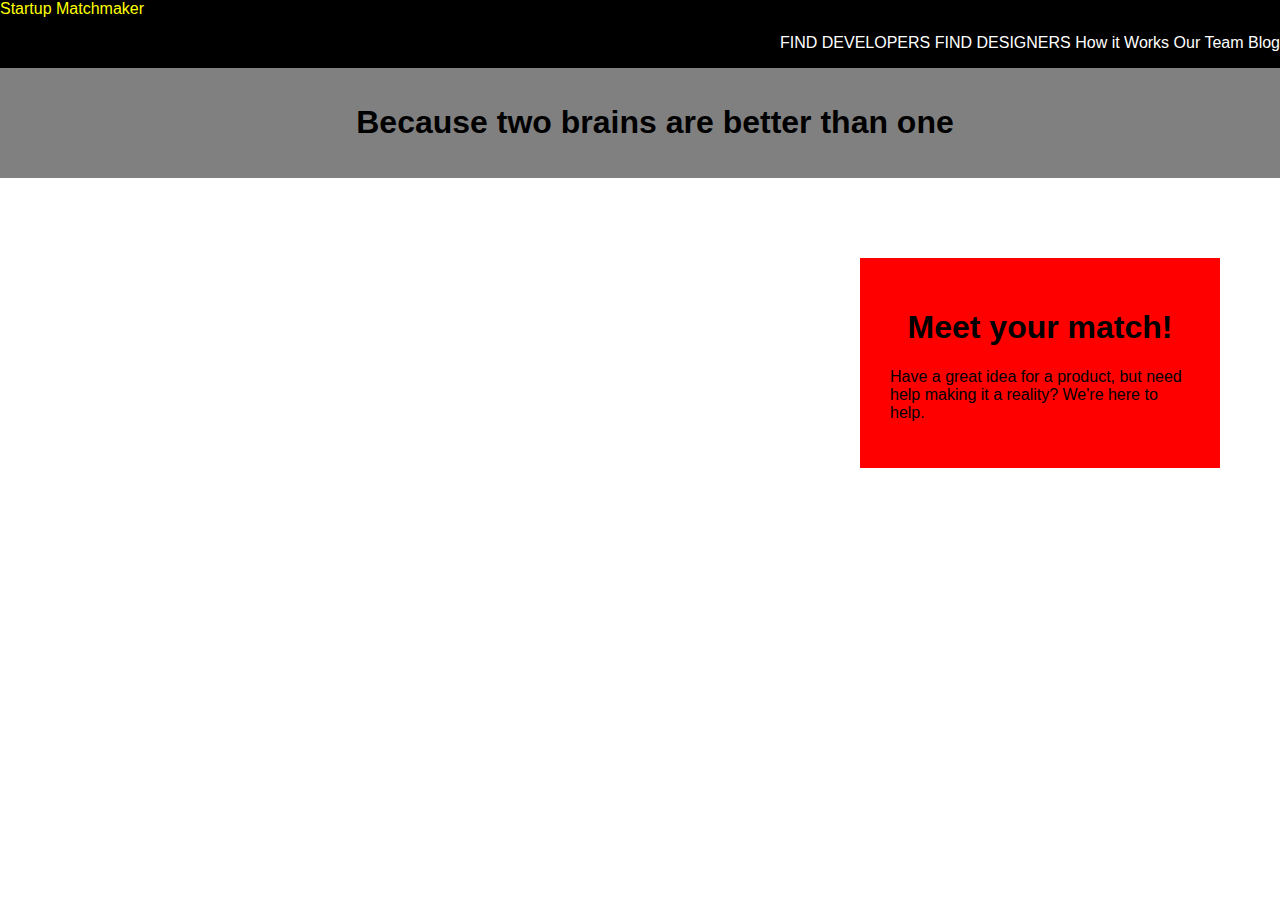
==== index.html @ 71173f95 "Initial Commit" ====
<!DOCTYPE html>
<html>

<head>
    <title>TITLE</title>
    <link rel="stylesheet" href="css/normalize.css" media="screen" type="text/css" />
    <link rel="stylesheet" href="css/style.css" media="screen" type="text/css" />
</head>

<body>
    
    <header>
        <div class="logo">Startup Matchmaker</div>
        <nav>
            <ul>
                <li>FIND DEVELOPERS</li>
                <li>FIND DESIGNERS</li>
                <li>How it Works</li>
                <li>Our Team</li>
                <li>Blog</li>
            </ul>
        </nav>
    </header>
    
    <section>
        <h1>Because two brains are better than one</h1>
    </section>
    
    <div id="matchmaker">
    	<div id="meetyourmatch">
			<h1>Meet your match!</h1>
			<p>Have a great idea for a product, but need help making it a reality? We're here to help.</p>    	
    	</div>
</div>

</body>

<footer></footer>

</html>
---- css/style.css ----
header{
	background-color: black;
	width: 100%;
	overflow:auto;
}

nav ul li {
	display:inline;
}

.logo {
	color:yellow;
}

ul{
	color:white;
	text-align: right;
}

section{
	background-color: gray;
	width:100%;
	padding: 15px;
}

h1{
	color:black;
	text-align: center;
}

#matchmaker{
	background-image: url("../images/matchmaker.png");
    width: 100%;
    height: 400px;
    background-repeat: no-repeat;
    background-size: cover;
}

#meetyourmatch{
	background-color: red;
	width:300px;
	color:black;
	float:right;
	padding: 30px;
	margin:80px 60px;
}
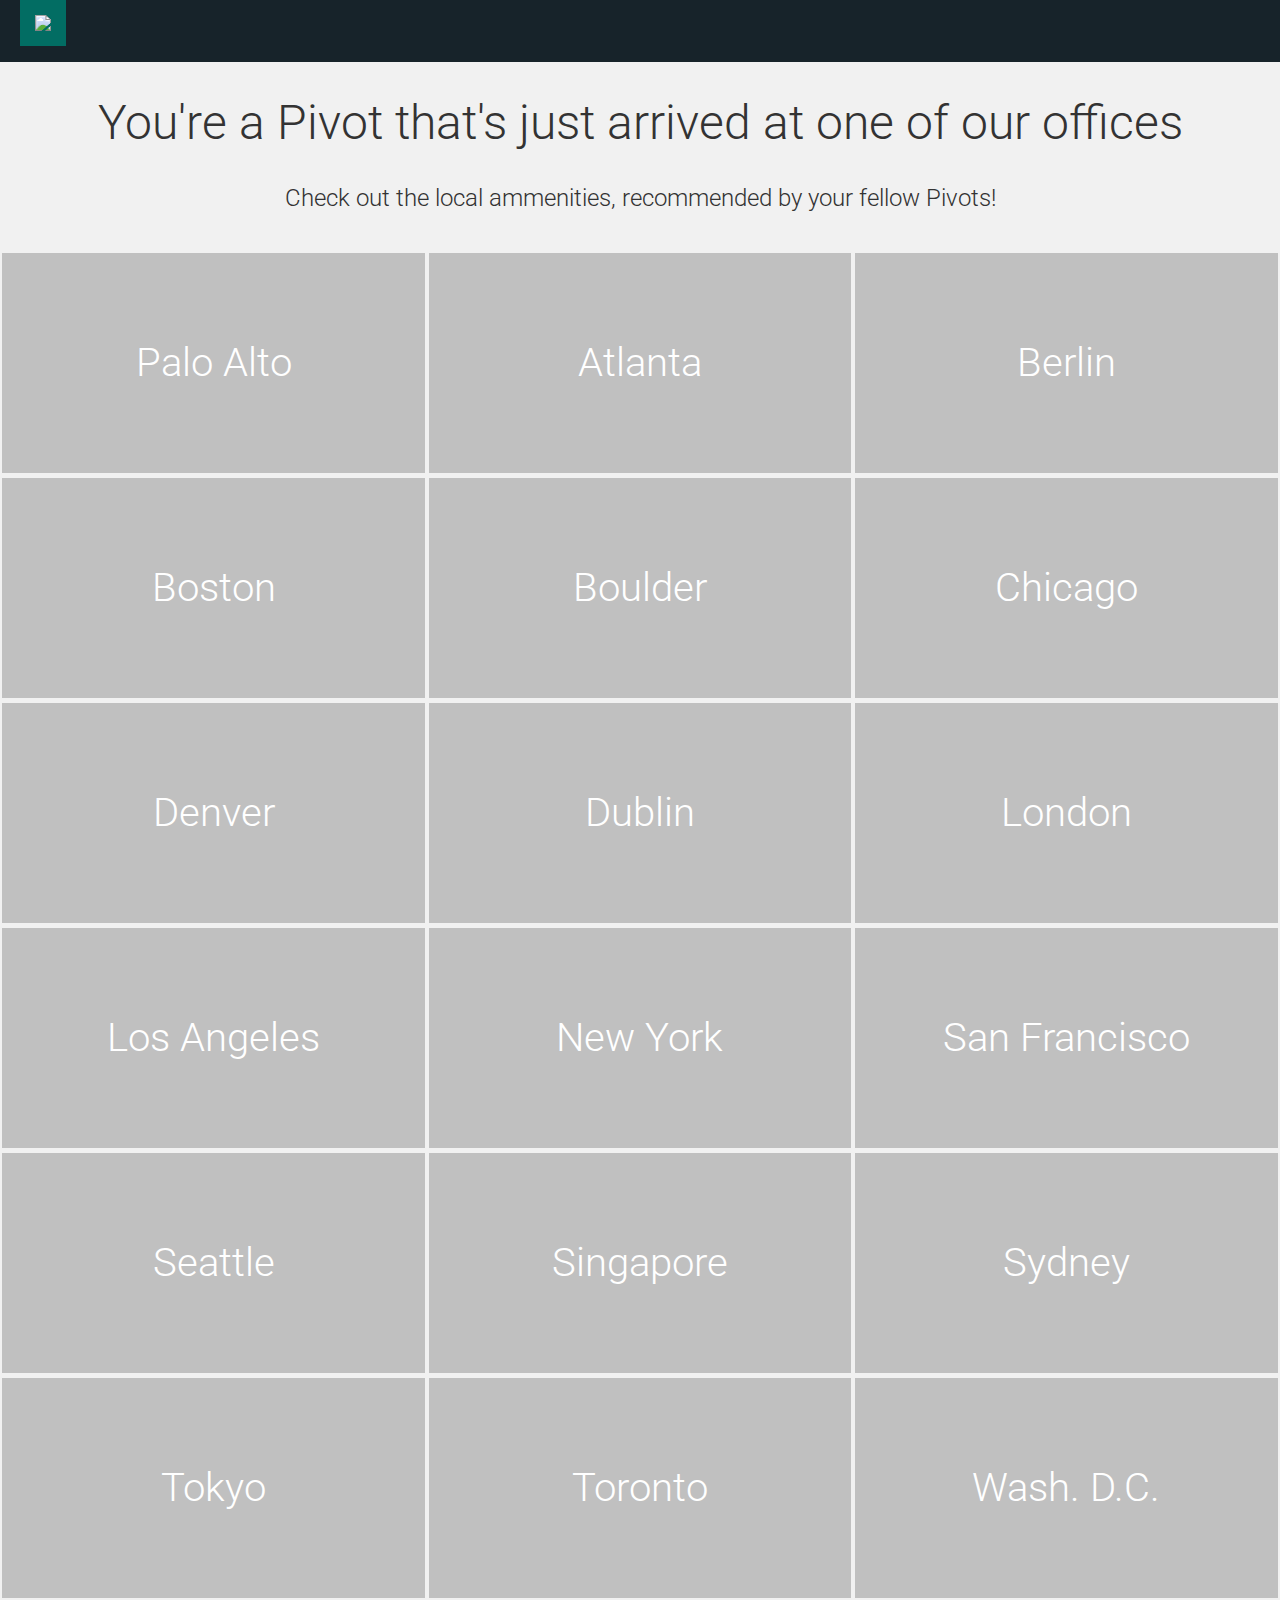
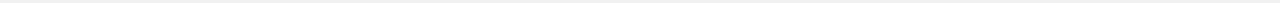
==== commit 36b95db9: "Updating final project" ====
--- a/index.html
+++ b/index.html
@@ -1,40 +1,45 @@
 <!DOCTYPE html>
-<html>
+<html lang="en">
 
 <head>
-    <title>TITLE</title>
-    <link rel="stylesheet" href="css/normalize.css" media="screen" type="text/css" />
-    <link rel="stylesheet" href="css/style.css" media="screen" type="text/css" />
+    <link href='http://fonts.googleapis.com/css?family=Roboto:400,100,100italic,300,300italic,400italic,500,500italic,700,700italic,900,900italic' rel='stylesheet' type='text/css'>    <!-- <meta charset="utf-8">
+    <meta name="description" content="Your description goes here">
+    <meta name="keywords" content="one, two, three">
+     -->
+    <title>Cookie's Page</title>
+    <link rel="stylesheet" href="css/reset.css">
+    <link rel="stylesheet" href="css/style.css">
 </head>
 
-<body>
-    
+<body>  
     <header>
-        <div class="logo">Startup Matchmaker</div>
-        <nav>
-            <ul>
-                <li>FIND DEVELOPERS</li>
-                <li>FIND DESIGNERS</li>
-                <li>How it Works</li>
-                <li>Our Team</li>
-                <li>Blog</li>
-            </ul>
-        </nav>
+        <img src="images/pivotalLogo.svg"></img>
     </header>
-    
+
     <section>
-        <h1>Because two brains are better than one</h1>
+        <h1>You're a Pivot that's just arrived at one of our offices</h1>
+        <h2>Check out the local ammenities, recommended by your fellow Pivots!</h2>
+
+        <div id="locations-grid">
+                <div class="grid-image" id="paloalto"><p>Palo Alto</p></div>
+                <div class="grid-image" id="atlanta"><a href="atlanta.html"> <p>Atlanta</p></a></div>
+                <div class="grid-image" id="berlin"><p>Berlin</p></div>
+                <div class="grid-image" id="boston"><p>Boston</p></div>
+                <div class="grid-image" id="boulder"><p>Boulder</p></div>
+                <div class="grid-image" id="chicago"><p>Chicago</p></div>
+                <div class="grid-image" id="denver"><p>Denver</p></div>
+                <div class="grid-image" id="dublin"><p>Dublin</p></div>
+                <div class="grid-image" id="london"><p>London</p></div>
+                <div class="grid-image" id="losangeles"><p>Los Angeles</p></div>
+                <div class="grid-image" id="newyork"><p>New York</p></div>
+                <div class="grid-image" id="sanfrancisco"><p>San Francisco</p></div>
+                <div class="grid-image" id="seattle"><p>Seattle</p></div>
+                <div class="grid-image" id="singapore"><p>Singapore</p></div>
+                <div class="grid-image" id="sydney"><p>Sydney</p></div>
+                <div class="grid-image" id="tokyo"><p>Tokyo</p></div>
+                <div class="grid-image" id="toronto"><p>Toronto</p></div>
+                <div class="grid-image" id="washingtondc"><p>Wash. D.C.</p></div>
+        </div>
     </section>
-    
-    <div id="matchmaker">
-    	<div id="meetyourmatch">
-			<h1>Meet your match!</h1>
-			<p>Have a great idea for a product, but need help making it a reality? We're here to help.</p>    	
-    	</div>
-</div>
-
 </body>
-
-<footer></footer>
-
-</html>
+</html>--- a/css/style.css
+++ b/css/style.css
@@ -1,46 +1,274 @@
-header{
-	background-color: black;
-	width: 100%;
-	overflow:auto;
-}
-
-nav ul li {
-	display:inline;
-}
-
-.logo {
-	color:yellow;
-}
-
-ul{
-	color:white;
-	text-align: right;
-}
-
-section{
-	background-color: gray;
-	width:100%;
-	padding: 15px;
-}
-
-h1{
-	color:black;
-	text-align: center;
-}
-
-#matchmaker{
-	background-image: url("../images/matchmaker.png");
-    width: 100%;
-    height: 400px;
+body, html{
+    font-family: 'Roboto', serif; 
+    margin: 0;
+    height: 100%;
+    background: #F1F1F1;
+}
+
+header {
+    height: 62px;
+    background-color:#17232a;
+}
+
+header img {
+    height: 30px;
+    padding: 15px;
+    background-color: #026d63;
+    margin-left:20px;
+}
+
+
+h1 {
+    text-align: center;
+    font-size: 48px;
+    line-height: 1.2em;
+    color: #333333;
+    font-weight: 300;   
+}
+
+#locations-grid {
+    height: 1320px;
+    width: 100%;
+    margin-top: 40px;
+    text-align: center;
+}
+
+h2 {
+    text-align: center;
+    font-size: 24px;
+    line-height: 1.2em;
+    color: #333333;
+    font-weight: 300;   
+}
+
+h3 {
+    text-align: left;
+    font-size: 24px;
+    line-height: 1.2em;
+    color: #333333;
+    font-weight: 300;
+    padding-left: 10px;
+}
+
+h4 {
+    text-align: left;
+    font-size: 18px;
+    line-height: 1.2em;
+    color: #333333;
+    font-weight: 300;
+    padding-left: 10px;
+}
+
+a {
+    text-decoration: none;
+}
+
+.grid-image {
+    width: 33%;
+    height: 220px;
+    min-height: 220px;
+    display: inline-block; 
     background-repeat: no-repeat;
     background-size: cover;
-}
-
-#meetyourmatch{
-	background-color: red;
-	width:300px;
-	color:black;
-	float:right;
-	padding: 30px;
-	margin:80px 60px;
+    margin-bottom: 5px;   
+}
+
+@media screen and (max-width: 900px) {
+    .grid-image {
+        width: 49%;
+    }
+}
+
+@media screen and (max-width: 480px) {
+    .grid-image {
+        width: 100%;
+    }
+}
+
+.grid-image p {
+    line-height: 220px;
+    margin: 0px;
+    font-family: 'Roboto', serif;
+    font-size: 40px;
+    font-weight: 300;
+    background:rgba(0,0,0,0.2);
+    color: white;
+}
+
+#washingtondc p {
+    line-height: 220px;
+}
+
+#paloalto {
+    background-image: url('../images/paloalto.jpg');
+}
+
+#atlanta {
+    background-image: url('../images/atlanta.jpg');
+}
+
+#berlin {
+    background-image: url('../images/berlin.jpg');
+}
+
+#boston {
+    background-image: url('../images/boston.jpg');
+}
+
+#boulder {
+    background-image: url('../images/boulder.jpg');
+}
+
+#chicago {
+    background-image: url('../images/chicago.jpg');
+}
+
+#denver {
+    background-image: url('../images/denver.jpg');
+}
+
+#dublin {
+    background-image: url('../images/dublin.jpg');
+}
+
+#london {
+    background-image: url('../images/london.jpg');
+}
+
+#losangeles {
+    background-image: url('../images/losangeles.jpg');
+}
+
+#newyork {
+    background-image: url('../images/newyork.jpg');
+}
+
+#sanfrancisco {
+    background-image: url('../images/sanfrancisco.jpg');
+}
+
+#seattle {
+    background-image: url('../images/seattle.jpg');
+}
+
+#singapore {
+    background-image: url('../images/singapore.jpg');
+}
+
+#sydney {
+    background-image: url('../images/sydney.jpg');
+}
+
+#tokyo {
+    background-image: url('../images/tokyo.jpg');
+}
+
+#toronto {
+    background-image: url('../images/toronto.jpg');
+}
+
+#washingtondc {
+    background-image: url('../images/washingtondc.jpg');
+}
+
+#locations {
+    width: 121px;
+    height: 30px;
+    background-color: #059a91;
+    float: right;
+    margin-top: 10px;
+    margin-right: 30px;
+    color: white;
+    text-align: center;
+    font-size: 20px;
+    padding-top: 8px;
+    font-weight: 300;
+}
+
+#details-page {
+    /*overflow: hidden;*/
+}
+
+.container {
+    position: relative;
+    height: 93%;
+    width: 100%;
+}
+ 
+#main-menu {
+    background: #202F38;
+}
+
+.sidebar {
+    position: absolute;
+    width: 10%;
+    height: 100%;
+    box-sizing: border-box;
+   -moz-box-sizing: border-box;
+}
+
+.sidebar ul {
+    margin: 0;
+    padding: 0;
+    list-style: none;
+}
+
+.sidebar ul li {
+    margin: 0;
+}
+
+.sidebar ul li a {
+    padding: 15px 20px;
+    font-size: 16px;
+    font-weight: 100;
+    color: white;
+    text-decoration: none;
+    display: block;
+    border-bottom: 1px solid #93A8B3;
+    -webkit-transition:  background 0.3s ease-in-out;
+    -moz-transition:  background 0.3s ease-in-out;
+    -ms-transition:  background 0.3s ease-in-out;
+    -o-transition:  background 0.3s ease-in-out;
+    transition:  background 0.3s ease-in-out;
+}
+
+.sidebar ul li:hover a {
+    background: #026d63;
+}
+
+#sub-menu {
+    left: 10%;
+    background: #93A8B3;
+}
+
+.main-content {
+    height: 100%;
+    width: 80%;
+    left: 20%;
+    position: relative;
+}
+
+.main-content .main-image {
+    width: 100%;
+    height: 33%;
+}
+
+.mercury-image {
+    background-image: url('../images/the-mercury-atlanta.jpg');
+    background-repeat: no-repeat;
+    background-size: cover;
+}
+
+.optimist-image {
+    background-image: url('../images/theoptimist.jpg');
+    background-repeat: no-repeat;
+    background-size: cover;
+}
+
+#map {
+    height: 33%;
+    width: 100%;
+    position: absolute; 
+    bottom: 0;
+    right: 0;
 }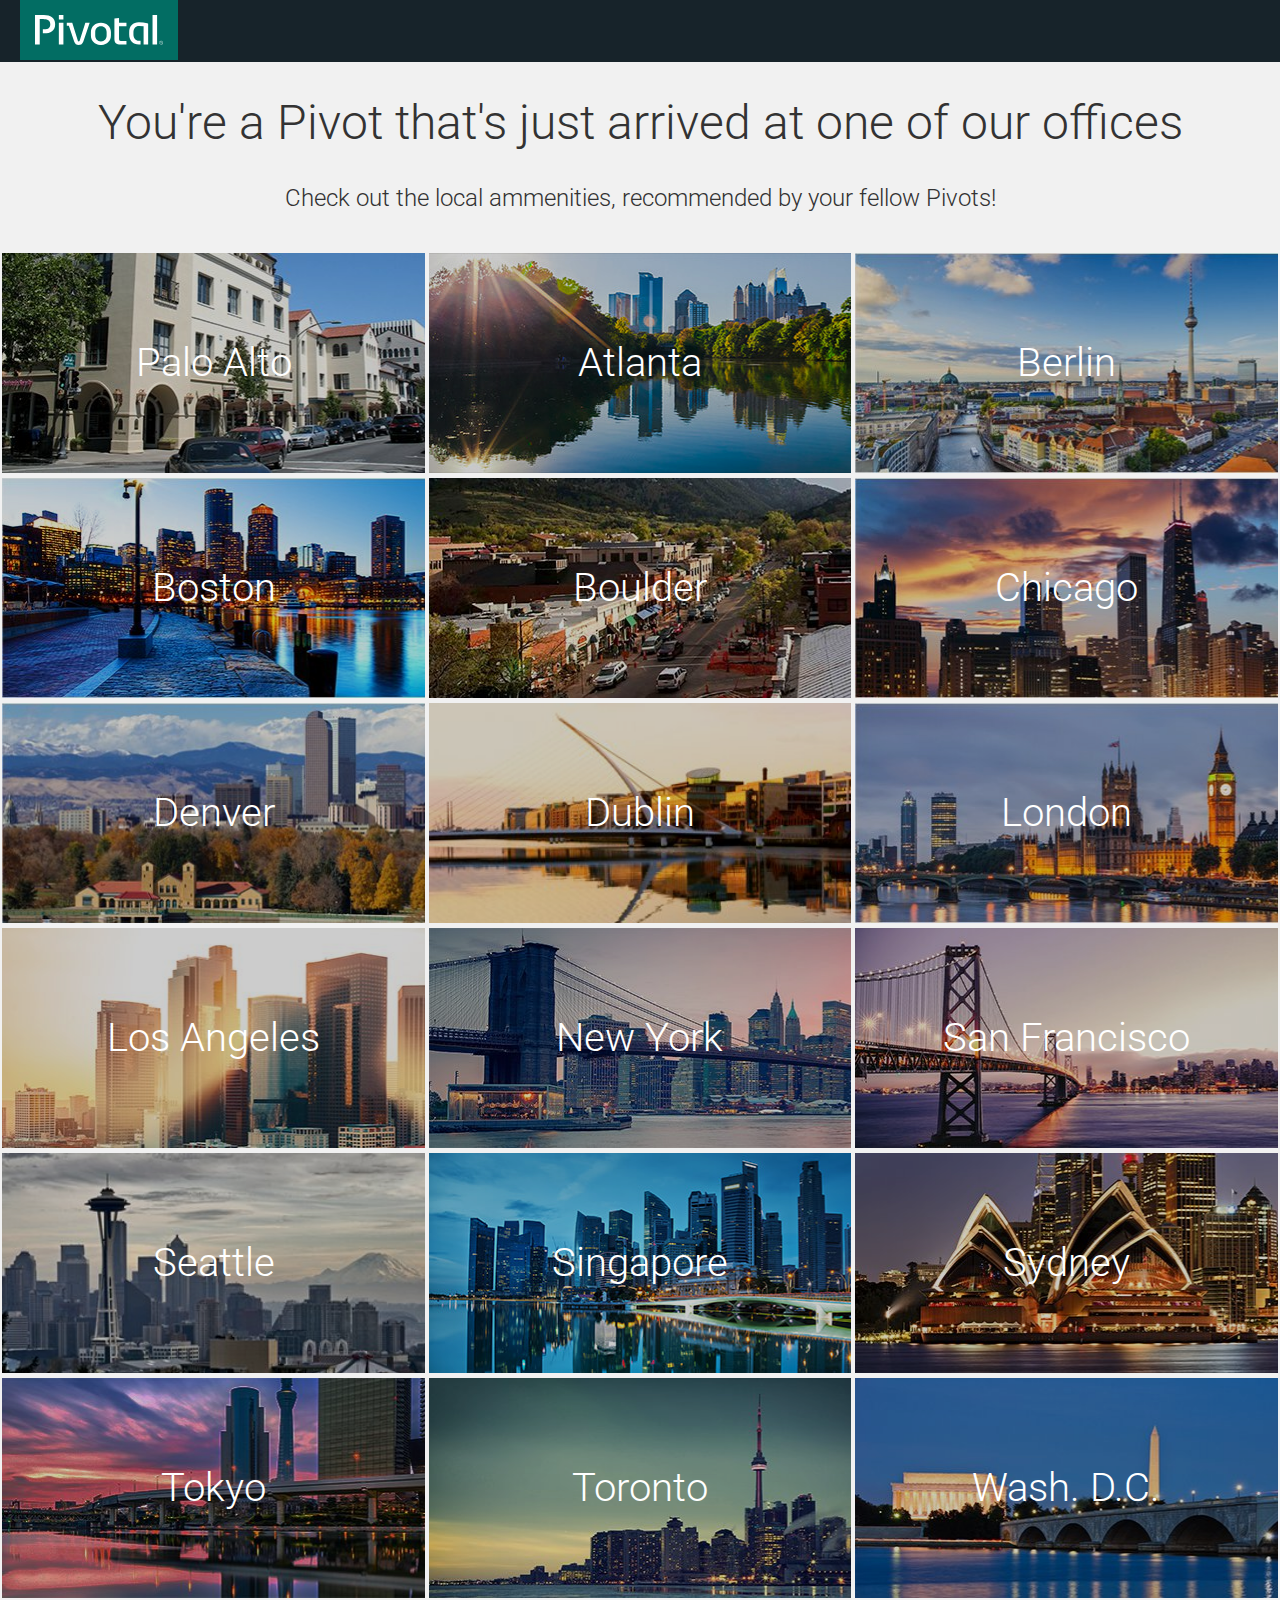
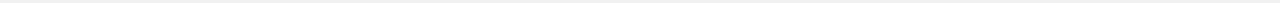
==== commit 35035672: "update pivotal logo Images path" ====
--- a/index.html
+++ b/index.html
@@ -13,7 +13,7 @@
 
 <body>  
     <header>
-        <img src="images/pivotalLogo.svg"></img>
+        <img src="Images/pivotalLogo.svg"></img>
     </header>
 
     <section>
--- a/css/style.css
+++ b/css/style.css
@@ -100,75 +100,75 @@
 }
 
 #paloalto {
-    background-image: url('../images/paloalto.jpg');
+    background-image: url('../Images/paloalto.jpg');
 }
 
 #atlanta {
-    background-image: url('../images/atlanta.jpg');
+    background-image: url('../Images/atlanta.jpg');
 }
 
 #berlin {
-    background-image: url('../images/berlin.jpg');
+    background-image: url('../Images/berlin.jpg');
 }
 
 #boston {
-    background-image: url('../images/boston.jpg');
+    background-image: url('../Images/boston.jpg');
 }
 
 #boulder {
-    background-image: url('../images/boulder.jpg');
+    background-image: url('../Images/boulder.jpg');
 }
 
 #chicago {
-    background-image: url('../images/chicago.jpg');
+    background-image: url('../Images/chicago.jpg');
 }
 
 #denver {
-    background-image: url('../images/denver.jpg');
+    background-image: url('../Images/denver.jpg');
 }
 
 #dublin {
-    background-image: url('../images/dublin.jpg');
+    background-image: url('../Images/dublin.jpg');
 }
 
 #london {
-    background-image: url('../images/london.jpg');
+    background-image: url('../Images/london.jpg');
 }
 
 #losangeles {
-    background-image: url('../images/losangeles.jpg');
+    background-image: url('../Images/losangeles.jpg');
 }
 
 #newyork {
-    background-image: url('../images/newyork.jpg');
+    background-image: url('../Images/newyork.jpg');
 }
 
 #sanfrancisco {
-    background-image: url('../images/sanfrancisco.jpg');
+    background-image: url('../Images/sanfrancisco.jpg');
 }
 
 #seattle {
-    background-image: url('../images/seattle.jpg');
+    background-image: url('../Images/seattle.jpg');
 }
 
 #singapore {
-    background-image: url('../images/singapore.jpg');
+    background-image: url('../Images/singapore.jpg');
 }
 
 #sydney {
-    background-image: url('../images/sydney.jpg');
+    background-image: url('../Images/sydney.jpg');
 }
 
 #tokyo {
-    background-image: url('../images/tokyo.jpg');
+    background-image: url('../Images/tokyo.jpg');
 }
 
 #toronto {
-    background-image: url('../images/toronto.jpg');
+    background-image: url('../Images/toronto.jpg');
 }
 
 #washingtondc {
-    background-image: url('../images/washingtondc.jpg');
+    background-image: url('../Images/washingtondc.jpg');
 }
 
 #locations {
@@ -254,13 +254,13 @@
 }
 
 .mercury-image {
-    background-image: url('../images/the-mercury-atlanta.jpg');
+    background-image: url('../Images/the-mercury-atlanta.jpg');
     background-repeat: no-repeat;
     background-size: cover;
 }
 
 .optimist-image {
-    background-image: url('../images/theoptimist.jpg');
+    background-image: url('../Images/theoptimist.jpg');
     background-repeat: no-repeat;
     background-size: cover;
 }
